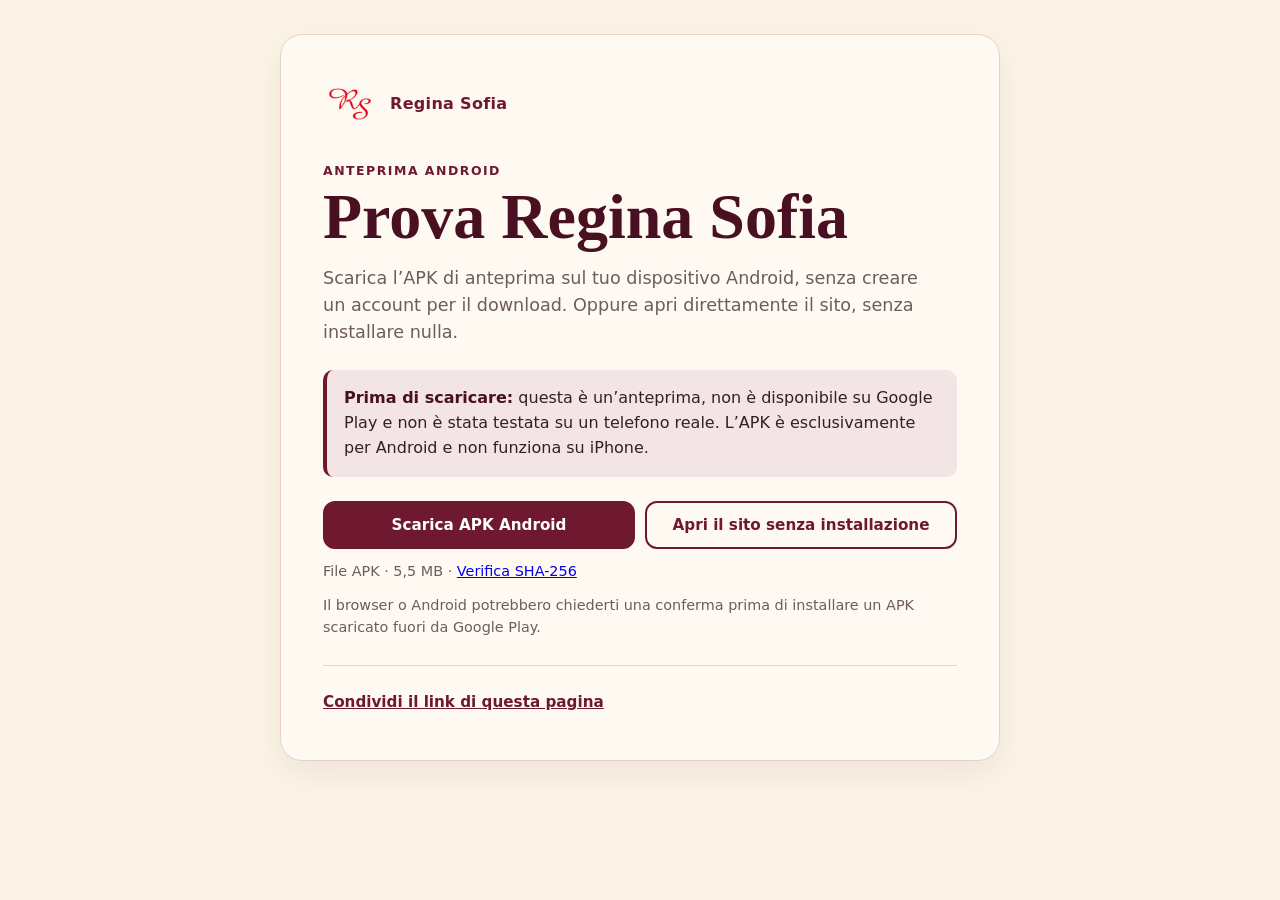
==== regina-sofia/index.html @ 63ba5242 "Initial independent Regina Sofia app, APK and public download page" ====
<!doctype html>
<html lang="it">
<head>
<meta charset="utf-8">
<meta name="viewport" content="width=device-width,initial-scale=1">
<meta name="theme-color" content="#6f1930">
<title>Regina Sofia — Anteprima Android</title>
<style>
:root{--cream:#fbf4e7;--paper:#fffaf1;--wine:#6f1930;--wine2:#481020;--ink:#302126;--muted:#6d5b60;--line:#e6d3c7;--ok:#f3e4e6}*{box-sizing:border-box}body{margin:0;background:var(--cream);color:var(--ink);font:16px/1.55 system-ui,-apple-system,"Segoe UI",sans-serif}main{width:min(720px,calc(100% - 28px));margin:auto;padding:34px 0 40px}.card{background:var(--paper);border:1px solid var(--line);border-radius:22px;padding:clamp(22px,6vw,42px);box-shadow:0 12px 34px #48102012}.brand{display:flex;align-items:center;gap:13px;margin-bottom:30px}.brand img{width:54px;height:54px;object-fit:contain}.brand span{font-weight:750;color:var(--wine);letter-spacing:.02em}.eyebrow{color:var(--wine);font-size:.78rem;font-weight:800;text-transform:uppercase;letter-spacing:.12em}h1{font-family:Georgia,serif;color:var(--wine2);font-size:clamp(2.25rem,9vw,4rem);line-height:.98;margin:.35rem 0 1rem}p{margin:.7rem 0}.lead{font-size:1.1rem;color:var(--muted);max-width:55ch}.notice{margin:24px 0;padding:16px 17px;background:var(--ok);border-left:4px solid var(--wine);border-radius:10px}.notice strong{color:var(--wine2)}.actions{display:grid;grid-template-columns:1fr 1fr;gap:10px;margin:24px 0 10px}.btn{display:flex;align-items:center;justify-content:center;min-height:48px;padding:11px 16px;border:2px solid var(--wine);border-radius:12px;background:var(--wine);color:#fff;text-decoration:none;font:700 .95rem system-ui;cursor:pointer;text-align:center}.btn.secondary{background:transparent;color:var(--wine)}.btn:focus-visible{outline:3px solid #bf8b4a;outline-offset:3px}.fine{font-size:.9rem;color:var(--muted)}hr{border:0;border-top:1px solid var(--line);margin:27px 0 20px}.share{display:flex;align-items:center;gap:12px;flex-wrap:wrap}.share button{border:0;background:none;color:var(--wine);font:700 .95rem system-ui;text-decoration:underline;cursor:pointer;padding:7px 0}.status{font-size:.9rem;color:var(--muted)}@media(max-width:520px){main{padding:16px 0 28px}.card{border-radius:17px}.actions{grid-template-columns:1fr}.brand{margin-bottom:24px}}@media(prefers-reduced-motion:reduce){*{scroll-behavior:auto!important}}
</style>
</head>
<body>
<main>
<section class="card" aria-labelledby="titolo">
<div class="brand"><img src="../assets/logo.png" alt="Logo Regina Sofia"><span>Regina Sofia</span></div>
<div class="eyebrow">Anteprima Android</div>
<h1 id="titolo">Prova Regina Sofia</h1>
<p class="lead">Scarica l’APK di anteprima sul tuo dispositivo Android, senza creare un account per il download. Oppure apri direttamente il sito, senza installare nulla.</p>
<div class="notice" role="note"><strong>Prima di scaricare:</strong> questa è un’anteprima, non è disponibile su Google Play e non è stata testata su un telefono reale. L’APK è esclusivamente per Android e non funziona su iPhone.</div>
<div class="actions">
<a class="btn" href="../downloads/Regina-Sofia-anteprima.apk" download>Scarica APK Android</a>
<a class="btn secondary" href="../index.html">Apri il sito senza installazione</a>
</div>
<p class="fine">File APK · 5,5 MB · <a href="../downloads/SHA256SUMS.txt">Verifica SHA-256</a></p>
<p class="fine">Il browser o Android potrebbero chiederti una conferma prima di installare un APK scaricato fuori da Google Play.</p>
<hr>
<div class="share"><button type="button" id="share">Condividi il link di questa pagina</button><span class="status" id="status" aria-live="polite"></span></div>
</section>
</main>
<script>
(function(){var b=document.getElementById('share'),s=document.getElementById('status');b.addEventListener('click',async function(){var url=window.location.href;try{if(navigator.share){await navigator.share({title:document.title,url:url});s.textContent='Link condiviso.';return}if(navigator.clipboard&&window.isSecureContext){await navigator.clipboard.writeText(url);s.textContent='Link copiato.';return}var t=document.createElement('textarea');t.value=url;t.setAttribute('readonly','');t.style.position='fixed';t.style.opacity='0';document.body.appendChild(t);t.select();var ok=document.execCommand('copy');t.remove();s.textContent=ok?'Link copiato.':'Copia il link dalla barra del browser.'}catch(e){if(e&&e.name==='AbortError')return;s.textContent='Copia il link dalla barra del browser.'}})})();
</script>
</body>
</html>
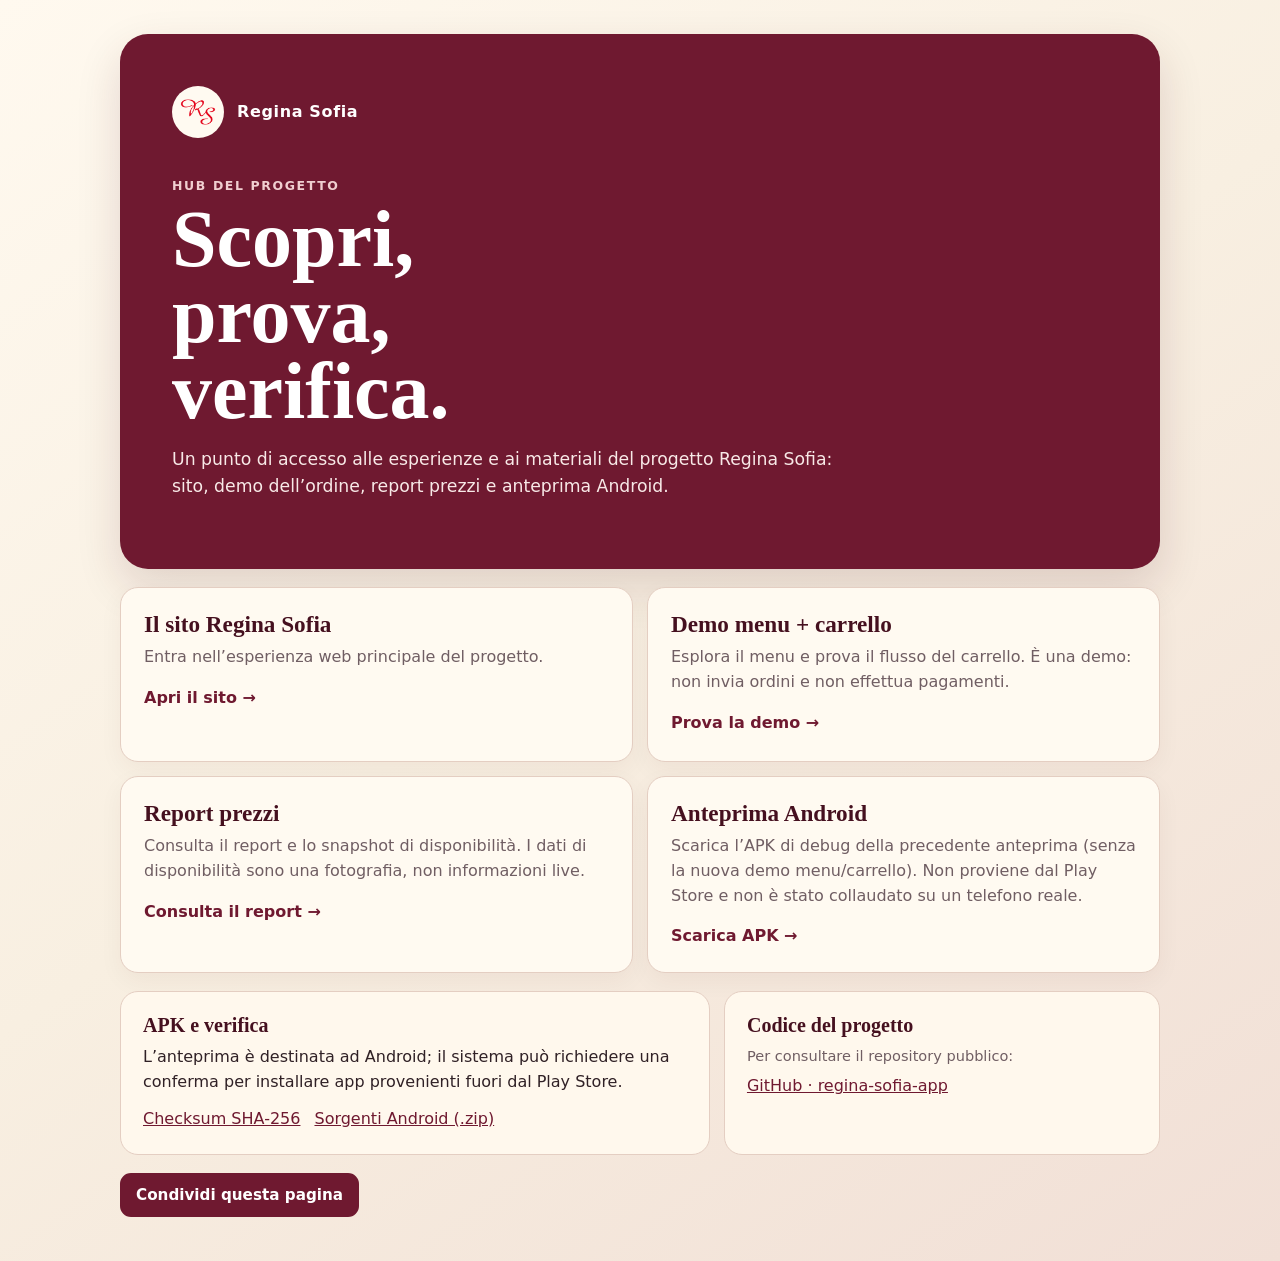
==== commit c7e7a0ae: "Publish menu demo and catalog report on GitHub Pages" ====
--- a/regina-sofia/index.html
+++ b/regina-sofia/index.html
@@ -4,31 +4,21 @@
 <meta charset="utf-8">
 <meta name="viewport" content="width=device-width,initial-scale=1">
 <meta name="theme-color" content="#6f1930">
-<title>Regina Sofia — Anteprima Android</title>
+<title>Regina Sofia — Hub del progetto</title>
 <style>
-:root{--cream:#fbf4e7;--paper:#fffaf1;--wine:#6f1930;--wine2:#481020;--ink:#302126;--muted:#6d5b60;--line:#e6d3c7;--ok:#f3e4e6}*{box-sizing:border-box}body{margin:0;background:var(--cream);color:var(--ink);font:16px/1.55 system-ui,-apple-system,"Segoe UI",sans-serif}main{width:min(720px,calc(100% - 28px));margin:auto;padding:34px 0 40px}.card{background:var(--paper);border:1px solid var(--line);border-radius:22px;padding:clamp(22px,6vw,42px);box-shadow:0 12px 34px #48102012}.brand{display:flex;align-items:center;gap:13px;margin-bottom:30px}.brand img{width:54px;height:54px;object-fit:contain}.brand span{font-weight:750;color:var(--wine);letter-spacing:.02em}.eyebrow{color:var(--wine);font-size:.78rem;font-weight:800;text-transform:uppercase;letter-spacing:.12em}h1{font-family:Georgia,serif;color:var(--wine2);font-size:clamp(2.25rem,9vw,4rem);line-height:.98;margin:.35rem 0 1rem}p{margin:.7rem 0}.lead{font-size:1.1rem;color:var(--muted);max-width:55ch}.notice{margin:24px 0;padding:16px 17px;background:var(--ok);border-left:4px solid var(--wine);border-radius:10px}.notice strong{color:var(--wine2)}.actions{display:grid;grid-template-columns:1fr 1fr;gap:10px;margin:24px 0 10px}.btn{display:flex;align-items:center;justify-content:center;min-height:48px;padding:11px 16px;border:2px solid var(--wine);border-radius:12px;background:var(--wine);color:#fff;text-decoration:none;font:700 .95rem system-ui;cursor:pointer;text-align:center}.btn.secondary{background:transparent;color:var(--wine)}.btn:focus-visible{outline:3px solid #bf8b4a;outline-offset:3px}.fine{font-size:.9rem;color:var(--muted)}hr{border:0;border-top:1px solid var(--line);margin:27px 0 20px}.share{display:flex;align-items:center;gap:12px;flex-wrap:wrap}.share button{border:0;background:none;color:var(--wine);font:700 .95rem system-ui;text-decoration:underline;cursor:pointer;padding:7px 0}.status{font-size:.9rem;color:var(--muted)}@media(max-width:520px){main{padding:16px 0 28px}.card{border-radius:17px}.actions{grid-template-columns:1fr}.brand{margin-bottom:24px}}@media(prefers-reduced-motion:reduce){*{scroll-behavior:auto!important}}
+:root{--cream:#f8efe1;--paper:#fffaf1;--wine:#6f1930;--dark:#45101f;--ink:#302126;--muted:#705e63;--line:#e4cec2;--soft:#f2e1df}*{box-sizing:border-box}body{margin:0;background:linear-gradient(145deg,#fff9ef 0,var(--cream) 48%,#f1dfd6 100%);color:var(--ink);font:16px/1.55 system-ui,-apple-system,"Segoe UI",sans-serif}a{color:var(--wine)}main{width:min(1040px,calc(100% - 30px));margin:auto;padding:34px 0 44px}.hero{padding:clamp(24px,5vw,52px);background:var(--wine);color:#fff;border-radius:28px;box-shadow:0 18px 45px #45101f24}.brand{display:flex;align-items:center;gap:13px}.brand img{width:52px;height:52px;object-fit:contain;background:var(--paper);border-radius:50%;padding:4px}.brand strong{letter-spacing:.04em}.eyebrow{margin-top:38px;color:#f0cfd0;font-size:.78rem;font-weight:800;text-transform:uppercase;letter-spacing:.13em}h1{font:700 clamp(2.5rem,7vw,5rem)/.95 Georgia,serif;margin:.35rem 0 1rem;max-width:10ch}.intro{max-width:62ch;color:#f8e9e7;font-size:1.08rem}.grid{display:grid;grid-template-columns:repeat(2,1fr);gap:14px;margin:18px 0}.card{display:block;min-height:175px;padding:23px;background:var(--paper);border:1px solid var(--line);border-radius:18px;color:var(--ink);text-decoration:none;box-shadow:0 8px 25px #45101f0c}.card:hover{border-color:#ba8a89}.card h2{font:700 1.45rem Georgia,serif;color:var(--dark);margin:0 0 7px}.card p{margin:0;color:var(--muted)}.go{display:inline-block;margin-top:16px;color:var(--wine);font-weight:750}.info{display:grid;grid-template-columns:1.15fr .85fr;gap:14px}.panel{padding:22px;background:#fff8ed;border:1px solid var(--line);border-radius:18px}.panel h2{font:700 1.25rem Georgia,serif;color:var(--dark);margin:0 0 8px}.panel p{margin:.4rem 0}.fine{font-size:.91rem;color:var(--muted)}.links{display:flex;gap:14px;flex-wrap:wrap;margin-top:12px}.share{margin-top:18px;display:flex;align-items:center;gap:12px;flex-wrap:wrap}.share button{min-height:44px;border:2px solid var(--wine);border-radius:11px;padding:8px 14px;background:var(--wine);color:white;font:700 .95rem system-ui;cursor:pointer}.status{color:var(--muted);font-size:.9rem}a:focus-visible,button:focus-visible{outline:3px solid #c38b3f;outline-offset:3px}@media(max-width:680px){main{padding:15px 0 28px}.hero{border-radius:19px}.eyebrow{margin-top:27px}.grid,.info{grid-template-columns:1fr}.card{min-height:0}}@media(prefers-reduced-motion:reduce){*{scroll-behavior:auto!important}}
 </style>
 </head>
-<body>
-<main>
-<section class="card" aria-labelledby="titolo">
-<div class="brand"><img src="../assets/logo.png" alt="Logo Regina Sofia"><span>Regina Sofia</span></div>
-<div class="eyebrow">Anteprima Android</div>
-<h1 id="titolo">Prova Regina Sofia</h1>
-<p class="lead">Scarica l’APK di anteprima sul tuo dispositivo Android, senza creare un account per il download. Oppure apri direttamente il sito, senza installare nulla.</p>
-<div class="notice" role="note"><strong>Prima di scaricare:</strong> questa è un’anteprima, non è disponibile su Google Play e non è stata testata su un telefono reale. L’APK è esclusivamente per Android e non funziona su iPhone.</div>
-<div class="actions">
-<a class="btn" href="../downloads/Regina-Sofia-anteprima.apk" download>Scarica APK Android</a>
-<a class="btn secondary" href="../index.html">Apri il sito senza installazione</a>
-</div>
-<p class="fine">File APK · 5,5 MB · <a href="../downloads/SHA256SUMS.txt">Verifica SHA-256</a></p>
-<p class="fine">Il browser o Android potrebbero chiederti una conferma prima di installare un APK scaricato fuori da Google Play.</p>
-<hr>
-<div class="share"><button type="button" id="share">Condividi il link di questa pagina</button><span class="status" id="status" aria-live="polite"></span></div>
-</section>
+<body><main>
+<header class="hero"><div class="brand"><img src="../assets/logo.png" alt="Logo Regina Sofia"><strong>Regina Sofia</strong></div><div class="eyebrow">Hub del progetto</div><h1>Scopri, prova, verifica.</h1><p class="intro">Un punto di accesso alle esperienze e ai materiali del progetto Regina Sofia: sito, demo dell’ordine, report prezzi e anteprima Android.</p></header>
+<nav class="grid" aria-label="Risorse Regina Sofia">
+<a class="card" href="../index.html"><h2>Il sito Regina Sofia</h2><p>Entra nell’esperienza web principale del progetto.</p><span class="go">Apri il sito →</span></a>
+<a class="card" href="../ordina/"><h2>Demo menu + carrello</h2><p>Esplora il menu e prova il flusso del carrello. È una demo: non invia ordini e non effettua pagamenti.</p><span class="go">Prova la demo →</span></a>
+<a class="card" href="../report/"><h2>Report prezzi</h2><p>Consulta il report e lo snapshot di disponibilità. I dati di disponibilità sono una fotografia, non informazioni live.</p><span class="go">Consulta il report →</span></a>
+<a class="card" href="../downloads/Regina-Sofia-anteprima.apk" download><h2>Anteprima Android</h2><p>Scarica l’APK di debug della precedente anteprima (senza la nuova demo menu/carrello). Non proviene dal Play Store e non è stato collaudato su un telefono reale.</p><span class="go">Scarica APK →</span></a>
+</nav>
+<section class="info" aria-label="Dettagli tecnici"><div class="panel"><h2>APK e verifica</h2><p>L’anteprima è destinata ad Android; il sistema può richiedere una conferma per installare app provenienti fuori dal Play Store.</p><div class="links"><a href="../downloads/SHA256SUMS.txt">Checksum SHA-256</a><a href="../downloads/regina-sofia-android-source.zip" download>Sorgenti Android (.zip)</a></div></div><div class="panel"><h2>Codice del progetto</h2><p class="fine">Per consultare il repository pubblico:</p><p><a href="https://github.com/sumushihab-a11y/regina-sofia-app">GitHub · regina-sofia-app</a></p></div></section>
+<div class="share"><button type="button" id="share">Condividi questa pagina</button><span class="status" id="status" aria-live="polite"></span></div>
 </main>
-<script>
-(function(){var b=document.getElementById('share'),s=document.getElementById('status');b.addEventListener('click',async function(){var url=window.location.href;try{if(navigator.share){await navigator.share({title:document.title,url:url});s.textContent='Link condiviso.';return}if(navigator.clipboard&&window.isSecureContext){await navigator.clipboard.writeText(url);s.textContent='Link copiato.';return}var t=document.createElement('textarea');t.value=url;t.setAttribute('readonly','');t.style.position='fixed';t.style.opacity='0';document.body.appendChild(t);t.select();var ok=document.execCommand('copy');t.remove();s.textContent=ok?'Link copiato.':'Copia il link dalla barra del browser.'}catch(e){if(e&&e.name==='AbortError')return;s.textContent='Copia il link dalla barra del browser.'}})})();
-</script>
-</body>
-</html>
+<script>(function(){var b=document.getElementById('share'),s=document.getElementById('status');b.addEventListener('click',async function(){var u=location.href;try{if(navigator.share){await navigator.share({title:document.title,url:u});s.textContent='Link condiviso.';return}if(navigator.clipboard&&isSecureContext){await navigator.clipboard.writeText(u);s.textContent='Link copiato.';return}var t=document.createElement('textarea');t.value=u;t.setAttribute('readonly','');t.style.cssText='position:fixed;opacity:0';document.body.appendChild(t);t.select();var ok=document.execCommand('copy');t.remove();s.textContent=ok?'Link copiato.':'Copia il link dalla barra del browser.'}catch(e){if(e&&e.name==='AbortError')return;s.textContent='Copia il link dalla barra del browser.'}})})();</script>
+</body></html>
